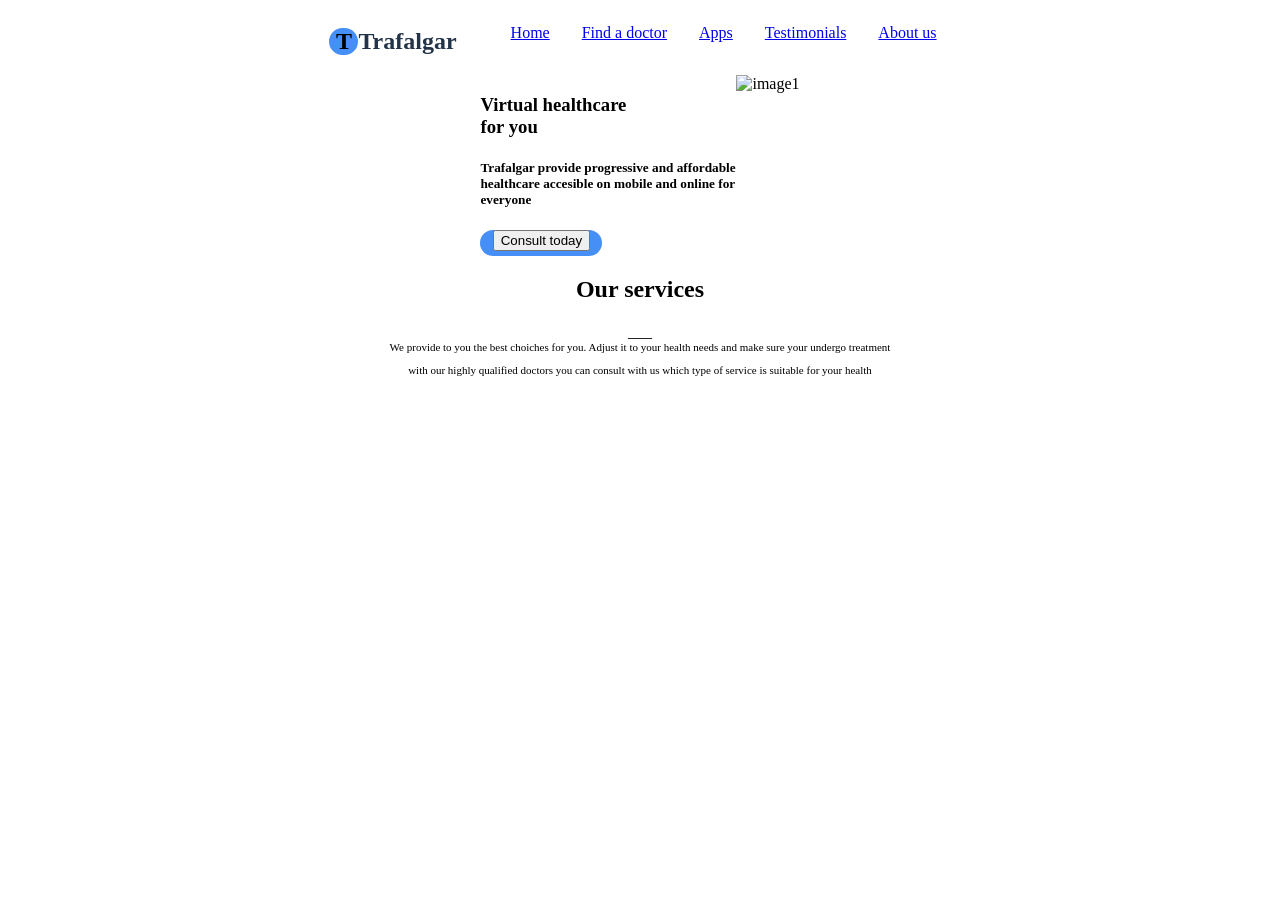
==== index.html @ 3aa6b543 "second commit" ====
<!DOCTYPE html>
<html lang="en">

<head>
    <meta charset="UTF-8">
    <meta http-equiv="X-UA-Compatible" content="IE=edge">
    <meta name="viewport" content="width=device-width, initial-scale=1.0">
    <title>Document</title>
    <link rel="stylesheet" href="csspage.css">
</head>

<body>
    <div class="main">
        <div class="part1">
            <div class="navbar">
                <h2 class="t">T</h2>
                <h2 class="trafalgar">Trafalgar</h2>
                <ul class="navul">
                    <li class="navli"><a href="#home">Home</a></li>
                    <li class="navli"><a href="#doctors">Find a doctor</a></li>
                    <li class="navli"><a href="#apps">Apps</a></li>
                    <li class="navli"><a href="#testimonials">Testimonials</a></li>
                    <li class="navli"><a href="#about">About us</a></li>
                </ul>
            </div>
            <div class="second">
                <div class="part2">
                    <div class="text1">
                        <h3 class=>Virtual healthcare <br>for you
                        </h3>
                    </div>
                    <div class="text2">
                        <h5>Trafalgar provide progressive and affordable healthcare 
                            accesible on mobile and online for
                            everyone</h5>
                    </div>
                    <div class="btn"><button type="button">Consult today</button></div>
                    <!-- <div class="btn"><a href="">Consult today</a></div> -->
                </div>

                <div><img src="images/image1.png" alt="image1" class="img1"></div>
            </div>
        </div>
        <div class="part2">
            <div class="services"><h2 class="srs"><b>Our services</b></h2></div>
            <div class="rect">___</div>
            <div class="text3">We provide to you the best choiches for you.
                 Adjust it to your health needs and make sure your undergo treatment<p>
                  with our highly qualified doctors you can consult with us which type of 
                  service is suitable for your health</p></div>

        </div>
        <div class="cards">
            

        </div>
    </div>

</body>

</html>
---- csspage.css ----
.navli{
    color: #111;
    padding: 14px;
    display: inline;
   
    
    
}
.navbar{
    display: flex;
    justify-content: center;
    
}
.t{
    background-color:#458FF6;
    border-radius: 60px;
    width: 29px;
    text-align:center ;
    
 

}
.trafalgar{
 

color: #233348;


}


.text2{
    width:256px;
   
}

.second{
    display: flex;
    justify-content: center;
}
.btn{
    background-color: #458FF6;
   text-align: center;
    width: 122px;
    height: 26px;
    
    border-radius: 22px;
}
.img1{
height: 266px;
width: 350px;
display: inline;
}
.srs{
    text-align: center;
}
.rect{
    text-align: center;
}
.text3{
    text-align: center;
    font-size: 11px;
    
}
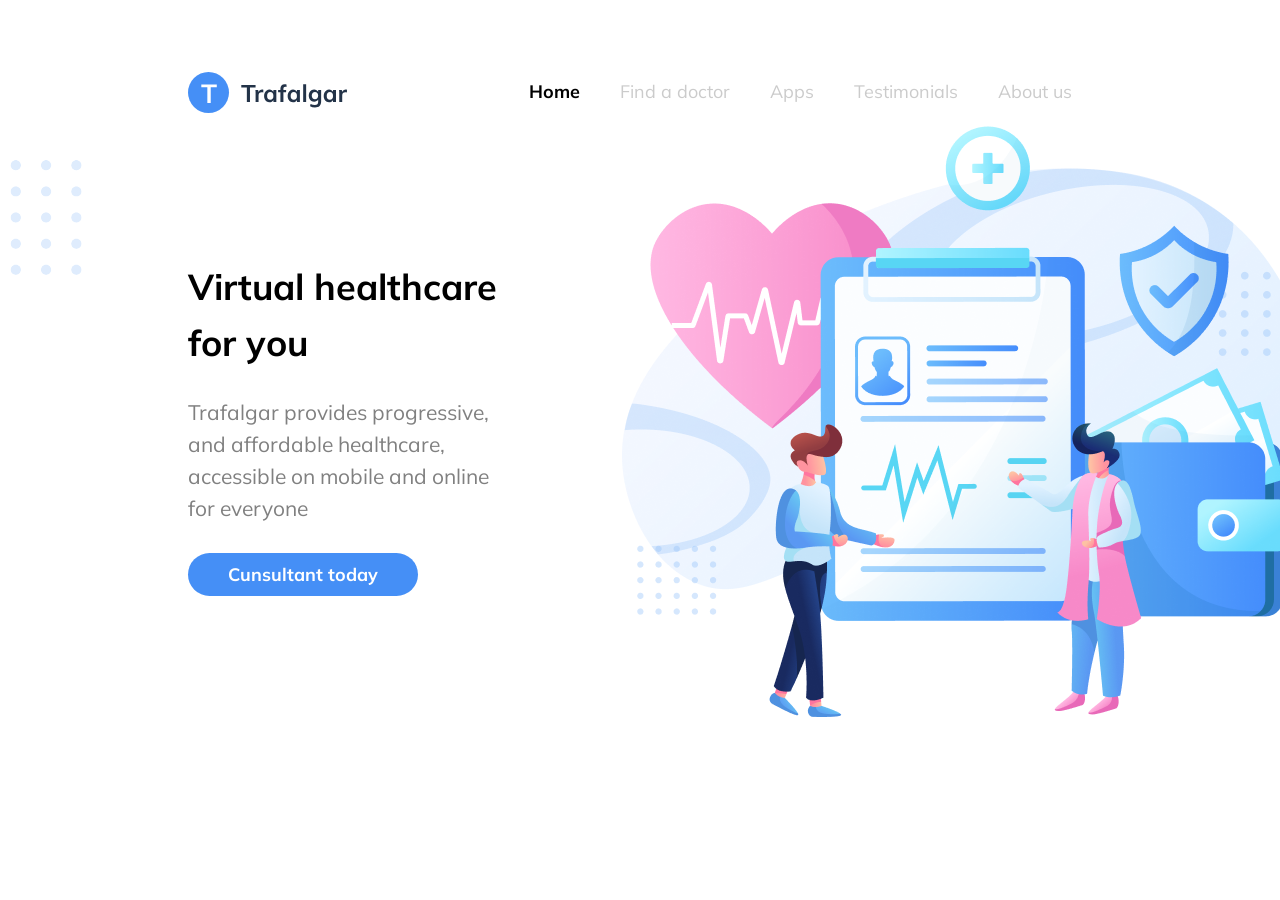
==== commit 23f50968: "third commit" ====
--- a/index.html
+++ b/index.html
@@ -6,56 +6,45 @@
     <meta http-equiv="X-UA-Compatible" content="IE=edge">
     <meta name="viewport" content="width=device-width, initial-scale=1.0">
     <title>Document</title>
-    <link rel="stylesheet" href="csspage.css">
+    <link rel="stylesheet" href="style.css">
+    <link rel="preconnect" href="https://fonts.googleapis.com">
+    <link rel="preconnect" href="https://fonts.gstatic.com" crossorigin>
+    <link href="https://fonts.googleapis.com/css2?family=Mulish:wght@300;700&display=swap" rel="stylesheet">
 </head>
 
 <body>
     <div class="main">
-        <div class="part1">
-            <div class="navbar">
-                <h2 class="t">T</h2>
-                <h2 class="trafalgar">Trafalgar</h2>
-                <ul class="navul">
-                    <li class="navli"><a href="#home">Home</a></li>
-                    <li class="navli"><a href="#doctors">Find a doctor</a></li>
-                    <li class="navli"><a href="#apps">Apps</a></li>
-                    <li class="navli"><a href="#testimonials">Testimonials</a></li>
-                    <li class="navli"><a href="#about">About us</a></li>
+        <div class="header">
+            <div class="logo">
+                <img src="images/logo.svg" alt="logo">
+            </div>
+            <nav class="nav">
+                <ul class="nav-items">
+                    <li><a href="#" class="active">Home</a></li>
+                    <li><a href="#">Find a doctor</a></li>
+                    <li><a href="#">Apps</a></li>
+                    <li><a href="#">Testimonials</a></li>
+                    <li><a href="#">About us</a></li>
                 </ul>
+            </nav>
+
+        </div>
+        <div class="element">
+            <img src="images/element.svg" alt="elements">
+        </div>
+
+        <div class="header-items">
+            <div class="header-left">
+                <h1>Virtual healthcare for you</h1>
+                <p>Trafalgar provides progressive, and affordable
+                    healthcare, accessible on mobile and online for everyone</p>
+                <a href="#" class="btn">Cunsultant today</a>
             </div>
-            <div class="second">
-                <div class="part2">
-                    <div class="text1">
-                        <h3 class=>Virtual healthcare <br>for you
-                        </h3>
-                    </div>
-                    <div class="text2">
-                        <h5>Trafalgar provide progressive and affordable healthcare 
-                            accesible on mobile and online for
-                            everyone</h5>
-                    </div>
-                    <div class="btn"><button type="button">Consult today</button></div>
-                    <!-- <div class="btn"><a href="">Consult today</a></div> -->
-                </div>
-
-                <div><img src="images/image1.png" alt="image1" class="img1"></div>
+            <div class="header-right">
+                <img src="images/illustration.svg" alt="illustration" class="illustration">
             </div>
         </div>
-        <div class="part2">
-            <div class="services"><h2 class="srs"><b>Our services</b></h2></div>
-            <div class="rect">___</div>
-            <div class="text3">We provide to you the best choiches for you.
-                 Adjust it to your health needs and make sure your undergo treatment<p>
-                  with our highly qualified doctors you can consult with us which type of 
-                  service is suitable for your health</p></div>
-
-        </div>
-        <div class="cards">
-            
-
-        </div>
     </div>
-
 </body>
 
 </html>
--- a/style.css
+++ b/style.css
@@ -0,0 +1,84 @@
+body {
+    font-family:"mulish";
+  
+}
+.main {
+    max-width: 1600px;
+    margin: 0 auto;
+    padding: 56px 180px;
+
+}
+.header {
+    display: flex;
+    justify-content: space-between;
+    align-items: center;
+}
+.logo {
+    width: 160px;
+    height: 40px;
+    left: 191px;
+    top: 56px;
+}
+.nav-items {
+    display: flex;
+
+}
+.nav-items li a {
+    font-size: 18px;
+    line-height: 23px;
+    color: darkgrey;
+    opacity: 0.6;
+    margin: 0 20px;
+    
+
+}
+.nav-items li a.active {
+    opacity: 1;
+    font-weight:bold;
+    color: black;
+    
+}
+ul{
+    list-style: none;
+}
+a{
+    text-decoration: none;
+}
+.element {
+    position: absolute;
+    left: 0;
+    top: 160px;
+}
+.header-items {
+    display: flex;
+    justify-content:space-between;
+    align-items: center; 
+}
+.header-items .header-left{
+    margin-right:124px;
+    
+}
+.header-items .header-left h1 {
+    font-size: 36px;
+    line-height: 56px;
+    font-weight: bold;
+    margin-bottom: 25px;
+}
+.header-items .header-left p {
+    font-size: 21px;
+    line-height: 32px;
+    font-weight:300px;
+    width: 310px;
+    color: gray;
+
+
+}
+.btn{
+    font-weight: 700;
+    font-size: 18px;
+    line-height: 60px;
+    background-color: #458FF6;
+    color: white;
+    padding:10px 40px;
+    border-radius: 55px;
+}
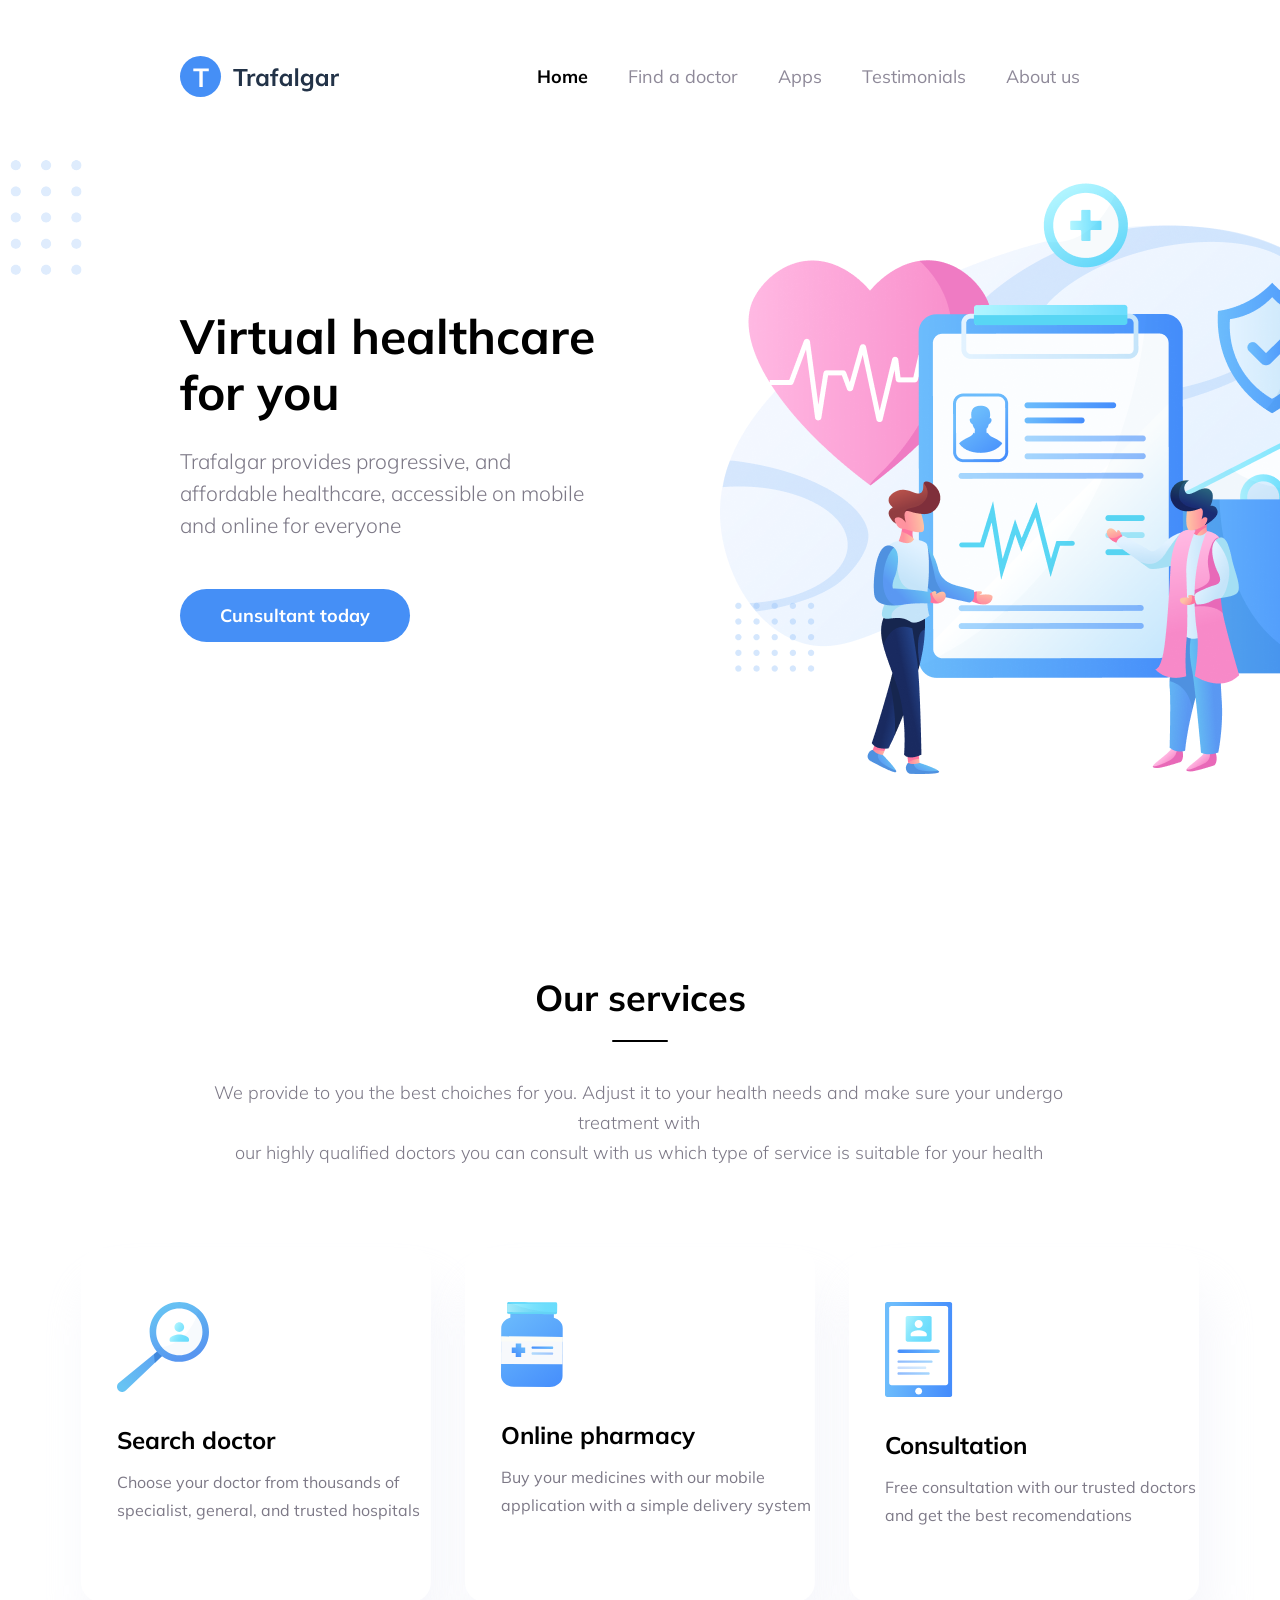
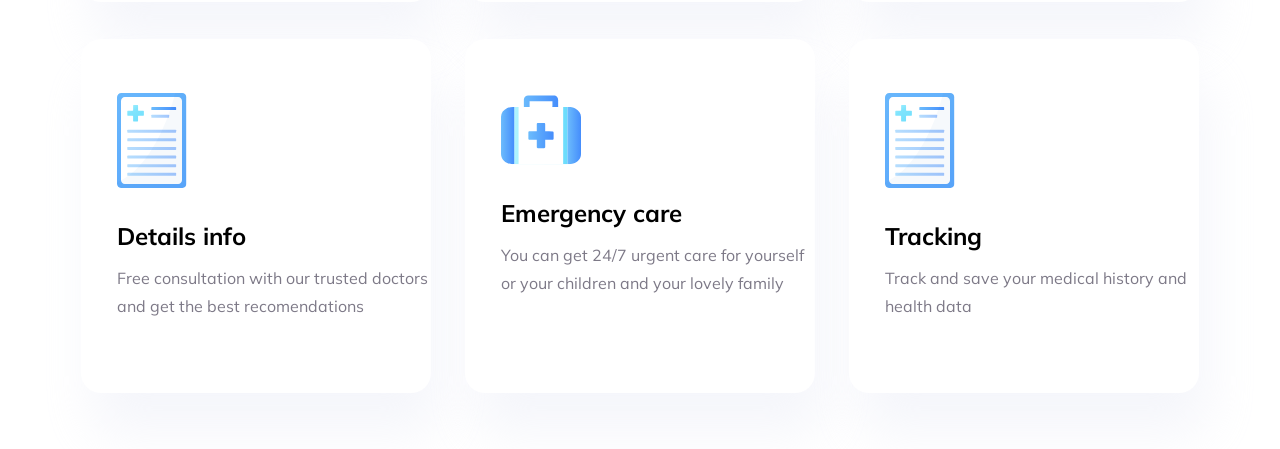
==== commit c632694e: "fourth commit"" ====
--- a/index.html
+++ b/index.html
@@ -20,11 +20,21 @@
             </div>
             <nav class="nav">
                 <ul class="nav-items">
-                    <li><a href="#" class="active">Home</a></li>
-                    <li><a href="#">Find a doctor</a></li>
-                    <li><a href="#">Apps</a></li>
-                    <li><a href="#">Testimonials</a></li>
-                    <li><a href="#">About us</a></li>
+                    <li>
+                        <a href="#" class="active">Home</a>
+                    </li>
+                    <li>
+                        <a href="#">Find a doctor</a>
+                    </li>
+                    <li>
+                        <a href="#">Apps</a>
+                    </li>
+                    <li>
+                        <a href="#">Testimonials</a>
+                    </li>
+                    <li>
+                        <a href="#">About us</a>
+                    </li>
                 </ul>
             </nav>
 
@@ -44,6 +54,63 @@
                 <img src="images/illustration.svg" alt="illustration" class="illustration">
             </div>
         </div>
+        <div class="service">
+            <h1 class="service-title">Our services</h1>
+            <div class="service-line"><img src="images/Rectangle.svg" alt="line"></div>
+            <div class="service-description">
+                <p>We provide to you the best choiches for you.
+                    Adjust it to your health needs and make sure your undergo treatment with<br>
+                    our highly qualified doctors you can consult with us which type of service
+                    is suitable for your health</p>
+            </div>
+            <div class="services-servicebox">
+                <!-- <div class="service-cloud">
+                    <img src="images/cloud.svg" alt="">
+                </div> -->
+                <div class="services">
+                    <img src="images/search.svg" alt="">
+                    <h2 class="services-title">Search doctor</h2>
+                    <div class="services-description">
+                        Choose your doctor from thousands of specialist, general, and trusted hospitals
+                    </div>
+                </div>
+                <div class="services">
+                    <img src="images/pharmacy.svg" alt="">
+                    <h2 class="services-title">Online pharmacy</h2>
+                    <div class="services-description">
+                        Buy your medicines with our mobile application with a simple delivery system
+                    </div>
+                </div>
+                <div class="services">
+                    <img src="images/consultation.svg" alt="">
+                    <h2 class="services-title">Consultation</h2>
+                    <div class="services-description">
+                        Free consultation with our trusted doctors and get the best recomendations
+                    </div>
+                </div>
+                <div class="services">
+                    <img src="images/info.svg" alt="">
+                    <h2 class="services-title">Details info</h2>
+                    <div class="services-description">
+                        Free consultation with our trusted doctors and get the best recomendations
+                    </div>
+                </div>
+                <div class="services">
+                    <img src="images/emergency.svg" alt="">
+                    <h2 class="services-title">Emergency care</h2>
+                    <div class="services-description">
+                        You can get 24/7 urgent care for yourself or your children and your lovely family
+                    </div>
+                </div>
+                <div class="services">
+                    <img src="images/tracking.svg" alt="">
+                    <h2 class="services-title">Tracking</h2>
+                    <div class="services-description">
+                        Track and save your medical history and health data
+                    </div>
+                </div>
+            </div>
+        </div>
     </div>
 </body>
 
--- a/style.css
+++ b/style.css
@@ -1,84 +1,143 @@
-body {
-    font-family:"mulish";
-  
+
+*{
+    margin: 0;
+    padding: 0;
+    box-sizing: border-box;
 }
-.main {
+a{
+    text-decoration: none;
+}
+ul{
+    list-style-type: none;
+}
+body{
+    font-family: "Mulish", sans-serif;
+    height: 100vh;
+}
+.main{
     max-width: 1600px;
     margin: 0 auto;
     padding: 56px 180px;
-
 }
-.header {
+.header{
     display: flex;
     justify-content: space-between;
     align-items: center;
 }
-.logo {
+.logo{
     width: 160px;
     height: 40px;
-    left: 191px;
-    top: 56px;
 }
-.nav-items {
+.nav-items{
     display: flex;
-
 }
-.nav-items li a {
+.nav-items li a{
     font-size: 18px;
     line-height: 23px;
-    color: darkgrey;
-    opacity: 0.6;
+    color: #1f1534;
+    opacity: 0.5;
     margin: 0 20px;
-    
+}
+.nav-items li a.active{
+    font-weight: bold;
+    opacity: 1;
+    color: black;
+}
+.element{
+    position: absolute;
+    top: 160px;
+    left: 0;
+    width: 132px;
+    height: 115px;
+}
 
-}
-.nav-items li a.active {
-    opacity: 1;
-    font-weight:bold;
-    color: black;
-    
-}
-ul{
-    list-style: none;
-}
-a{
-    text-decoration: none;
-}
-.element {
-    position: absolute;
-    left: 0;
-    top: 160px;
-}
-.header-items {
+
+.header-items{
     display: flex;
-    justify-content:space-between;
-    align-items: center; 
+    margin-top: 80px;
+    justify-content: space-between;
+    align-items: center;
 }
 .header-items .header-left{
-    margin-right:124px;
-    
+    margin-right: 110px;
 }
-.header-items .header-left h1 {
+.header-items .header-left h1{
+    font-weight: bold;
+    font-size: 48px;
+    line-height: 56px;
+    margin-bottom: 25px;
+    width: 430px;
+    color: #000000;
+}
+.header-items .header-left p{
+    font-weight: 300;
+    font-size: 21px;
+    line-height: 32px;
+    color: #7d7987;
+    margin-bottom: 45px;
+    width: 420px;
+}
+.btn{
+    font-weight: bold;
+    font-size: 18px;
+    line-height: 60px;
+    padding: 15px 40px;
+    color: #ffffff;
+    background: #458ff6;
+    border-radius: 55px;
+}
+
+.service{
+    grid-area: ourServices;
+    padding-top: 192px;
+    display: flex;
+    flex-direction: column;
+    justify-content: center;
+}
+.service-title{
+    font-style: normal;
     font-size: 36px;
     line-height: 56px;
-    font-weight: bold;
-    margin-bottom: 25px;
+    text-align: center;
+    margin: 0;
 }
-.header-items .header-left p {
-    font-size: 21px;
-    line-height: 32px;
-    font-weight:300px;
-    width: 310px;
-    color: gray;
+.service-line{
+    align-self: center;
+}
+.service-description{
+    margin-top: 32px;
+    font-weight: 300;
+    color: #7d7987;
+    margin-left: -3px;
+    text-align: center;
+    font-size: 18px;
+    line-height: 30px;
+}
+.services-servicebox{
+    /* background: url("../images/cloud.svg") no-repeat top -185px left -6.18%,
+    url("../images/element.svg") no-repeat right 30px top 367px; */
+    justify-content: center;
+    padding-top: 80px;
+    display: grid;
+    grid-template-columns: 350px 350px 350px;
+    grid-gap: 37px 34px;
+}
 
-
+.services{
+    box-sizing: border-box;
+    width: 350px;
+    height: 354px;
+    background-color: #ffffff;
+    box-shadow: 10px 40px 50px rgba(229, 233, 246, 0.4);
+    border-radius: 20px;
+    padding: 54px 0 0 36px;
 }
-.btn{
-    font-weight: 700;
-    font-size: 18px;
-    line-height: 60px;
-    background-color: #458FF6;
-    color: white;
-    padding:10px 40px;
-    border-radius: 55px;
+.services-title{
+    font-size: 24px;
+    margin: 29px 0 13px 0;
 }
+.services-description{
+    font-size: 16px;
+    line-height: 28px;
+    color: #7D7987;
+}
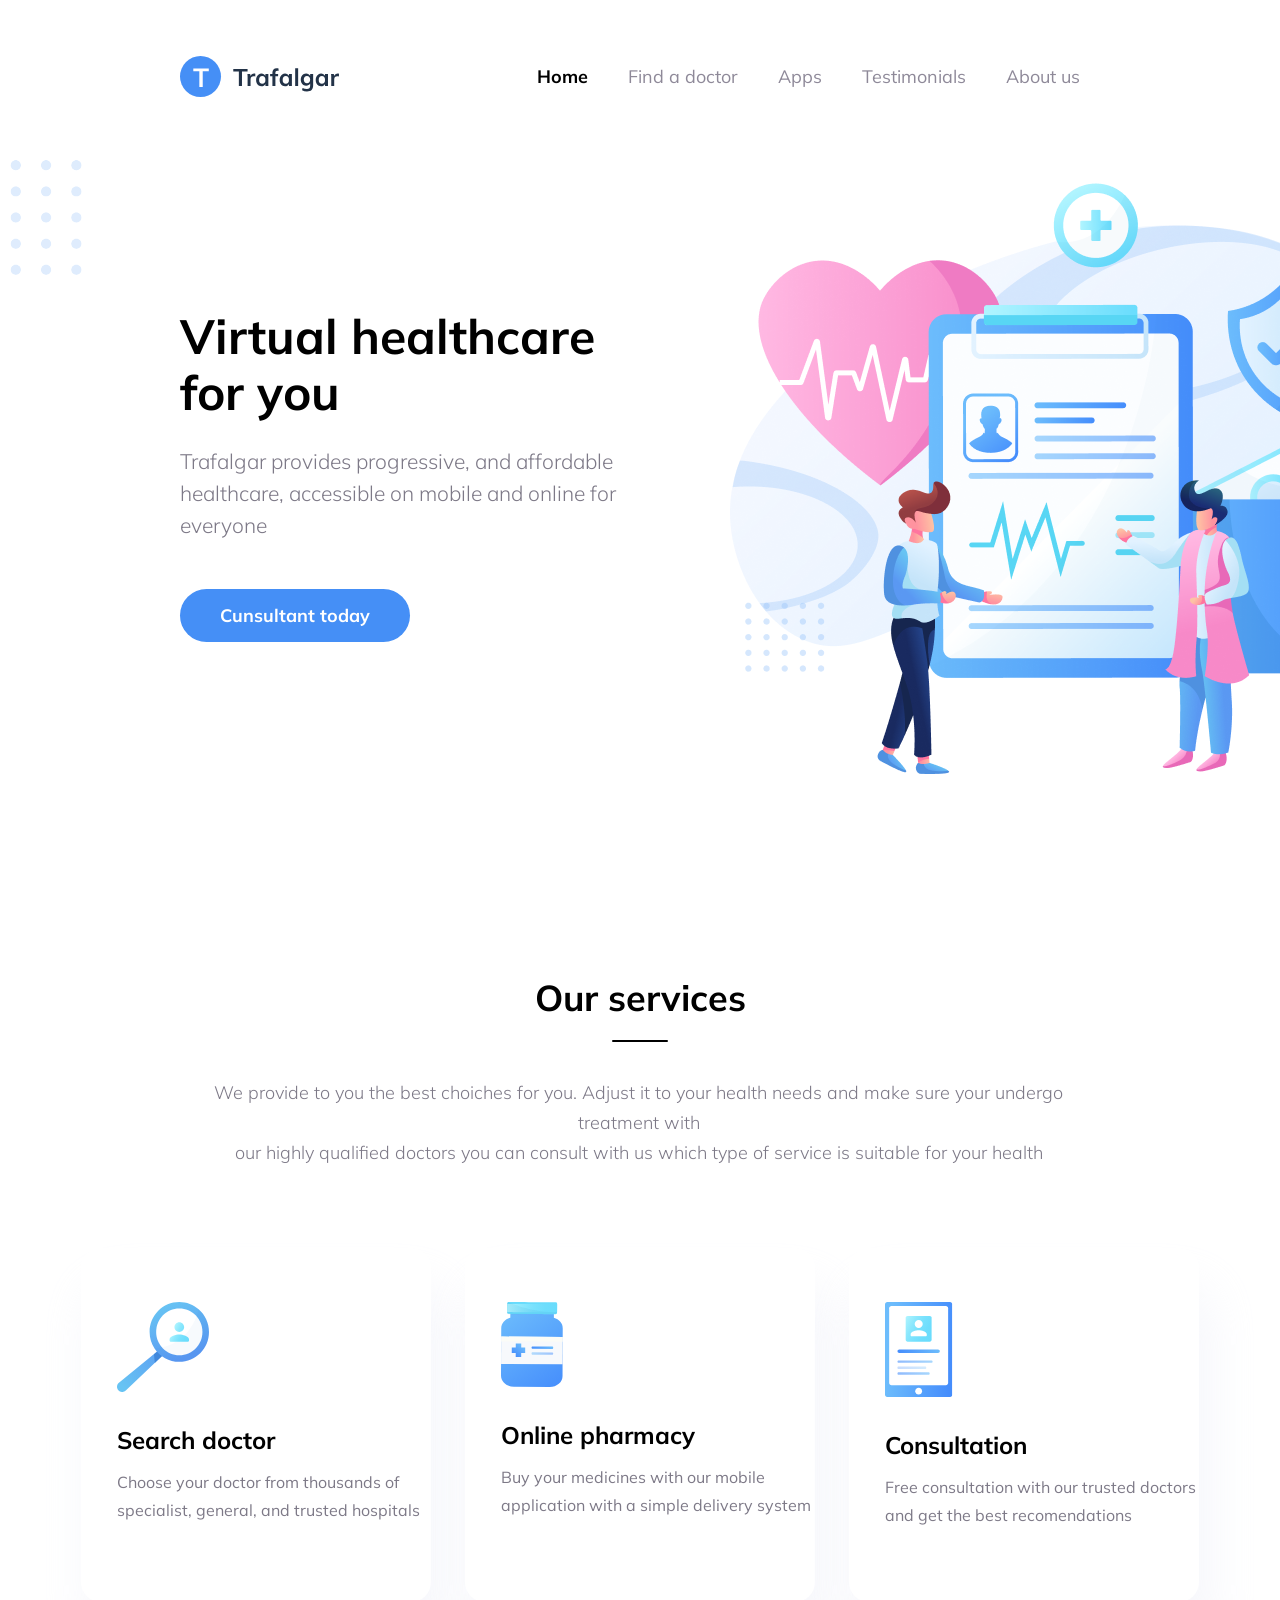
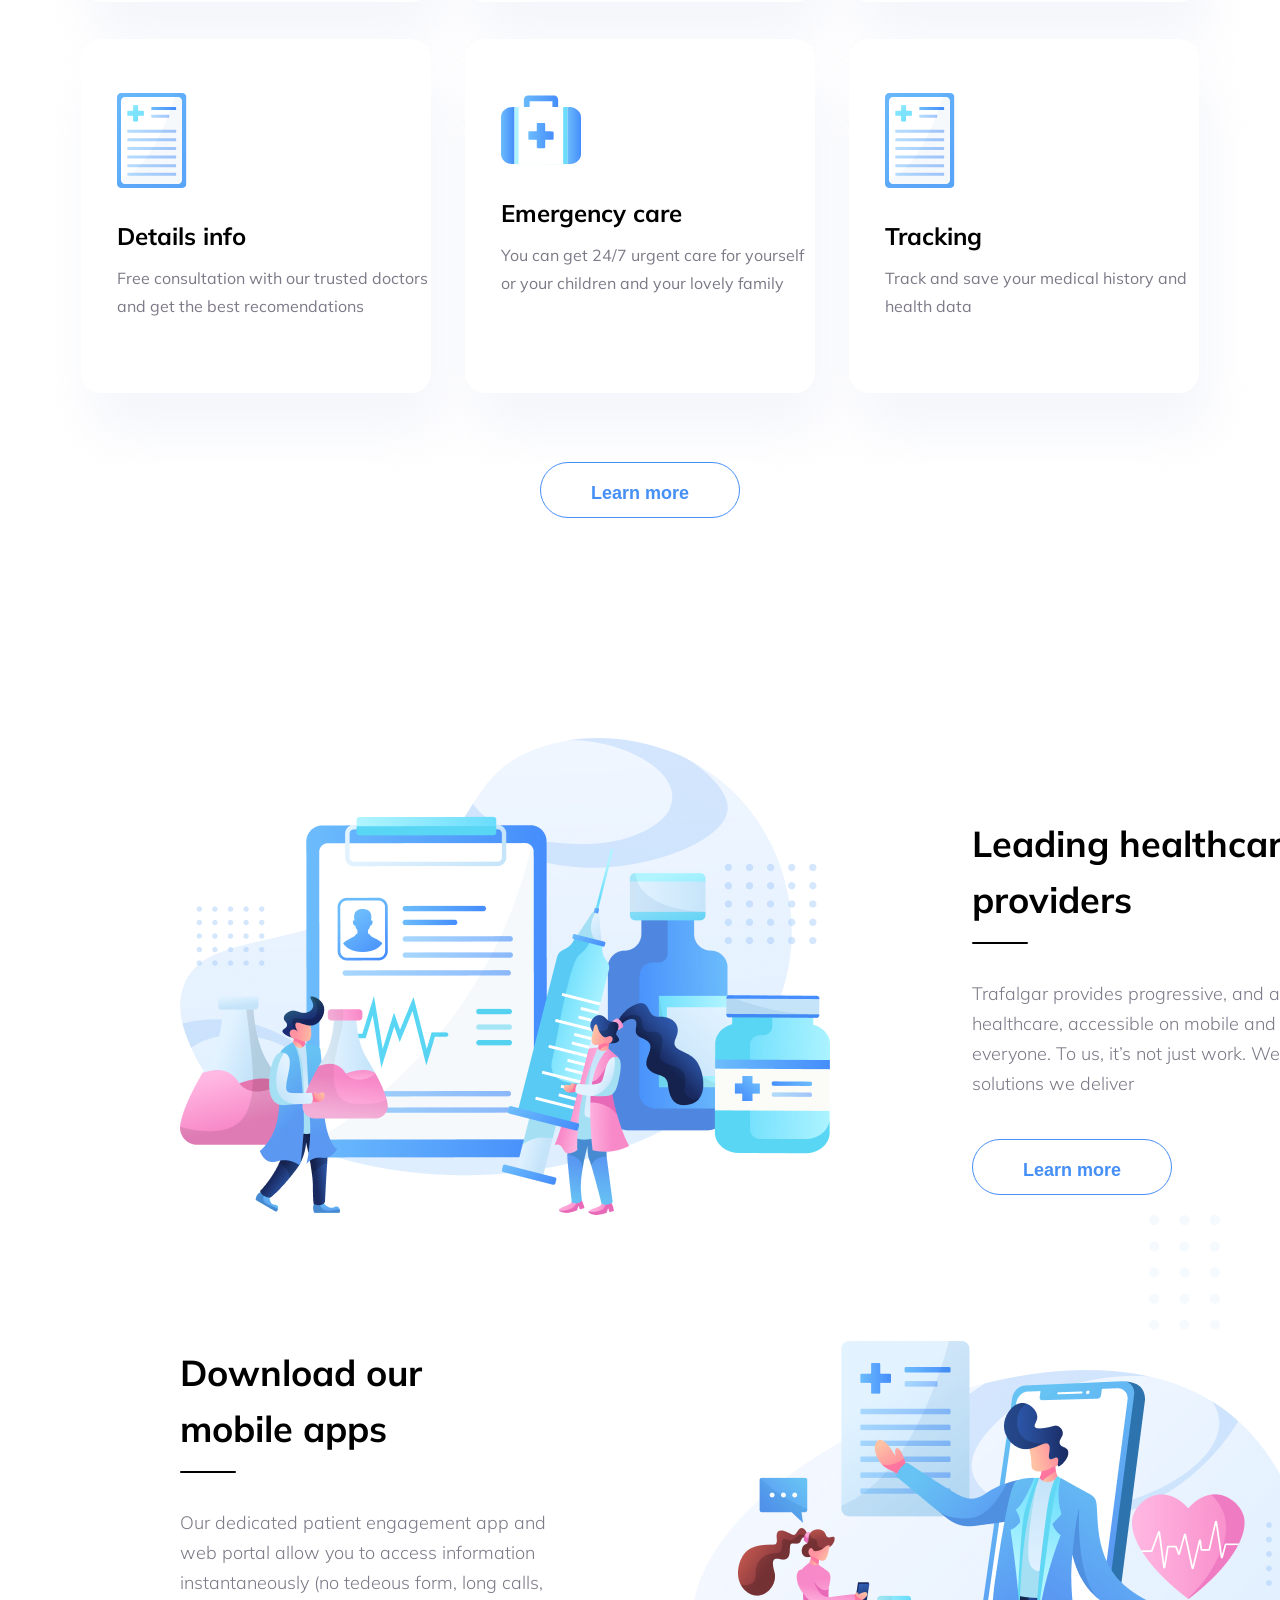
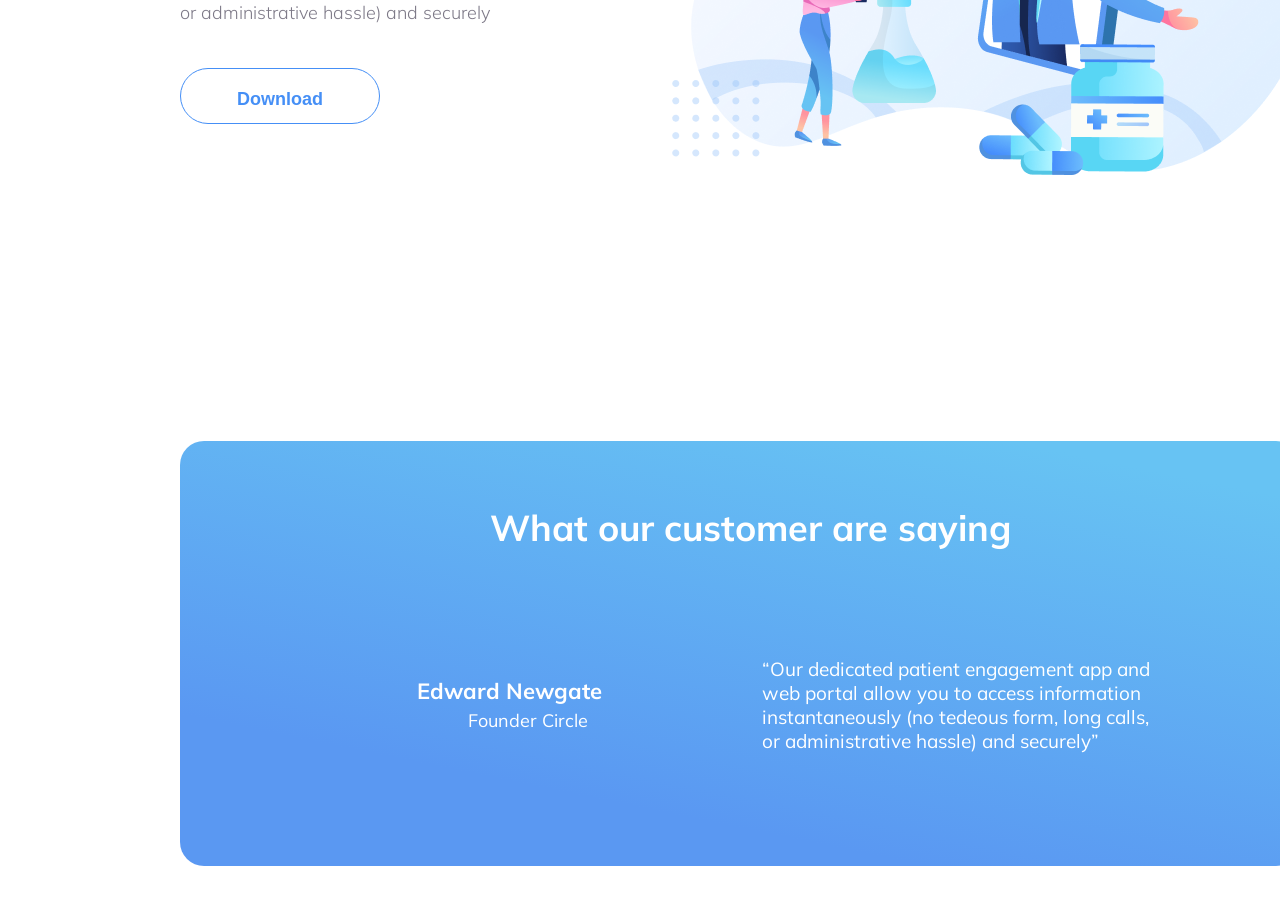
==== commit a06ddbc4: "initial commit" ====
--- a/index.html
+++ b/index.html
@@ -54,7 +54,7 @@
                 <img src="images/illustration.svg" alt="illustration" class="illustration">
             </div>
         </div>
-        <div class="service">
+        <section class="service">
             <h1 class="service-title">Our services</h1>
             <div class="service-line"><img src="images/Rectangle.svg" alt="line"></div>
             <div class="service-description">
@@ -66,7 +66,7 @@
             <div class="services-servicebox">
                 <!-- <div class="service-cloud">
                     <img src="images/cloud.svg" alt="">
-                </div> -->
+                </div>  -->
                 <div class="services">
                     <img src="images/search.svg" alt="">
                     <h2 class="services-title">Search doctor</h2>
@@ -109,8 +109,65 @@
                         Track and save your medical history and health data
                     </div>
                 </div>
+                          
             </div>
+            <button class="service-btn">Learn more</button>
+        </section>
+        <section class="providers">
+            
+                <img class="providers-left" src="images/trafalgar-illustration sec02 1.svg" alt=""></img>
+                <div class="providers-right">
+                    <h1 class="providers-title">
+                        Leading healthcare providers
+                    </h1>
+                    <dv class="providers-line"><img src="images/Rectangle 11.svg" alt=""></dv>
+                    <div class="providers-description">
+                        Trafalgar provides progressive, and affordable healthcare, accessible on mobile and online for everyone. To us, it’s not just work. We take pride 
+                        in the solutions we deliver
+                    </div>
+                    <button class="providers-btn">Learn more</button>
+                </div>   
+        </section>
+        <div class="elements3">
+            <img src="images/element3.svg" alt="elements">
         </div>
+        <section class="apps">
+            <div class="apps-left">
+                <h2 class="apps-heading">
+                    Download our <br>
+                    mobile apps
+                </h2>
+                <div class="apps-line"><img src="images/Rectangle 12.svg" alt="line"></div>
+                <p class="apps-details">
+                    Our dedicated patient engagement app and <br>
+                    web portal allow you to
+                     access information <br> instantaneously
+                     (no tedeous form, long calls, <br> or administrative hassle) 
+                     and securely
+                </p>
+                <button class="apps-btn">Download</button>
+            </div>
+            <div class="apps-right">
+                <img src="images/apps.svg" alt="apps" class="apps-image">
+            </div>
+
+        </section>
+        <section class="customers">
+            <div class="customer-bg-img">
+                <img src="images/Rectangle 13.svg" alt="rectangle">
+
+                <h2 class="customer-head">What our customer are saying</h2>
+                <h3 class="customer-name">Edward Newgate</h3>
+                <div class="customer-details">Founder Circle</div>
+                <p class="customer-msg">
+                    “Our dedicated patient engagement app and <br> web portal 
+                    allow you to access information <br> instantaneously 
+                    (no tedeous form, long calls,<br> or administrative hassle)
+                     and securely”
+                </p>
+            </div>
+        </section>
+
     </div>
 </body>
 
--- a/style.css
+++ b/style.css
@@ -57,6 +57,8 @@
     margin-top: 80px;
     justify-content: space-between;
     align-items: center;
+    
+
 }
 .header-items .header-left{
     margin-right: 110px;
@@ -75,7 +77,7 @@
     line-height: 32px;
     color: #7d7987;
     margin-bottom: 45px;
-    width: 420px;
+    width: 440px;
 }
 .btn{
     font-weight: bold;
@@ -113,9 +115,10 @@
     font-size: 18px;
     line-height: 30px;
 }
+
 .services-servicebox{
     /* background: url("../images/cloud.svg") no-repeat top -185px left -6.18%,
-    url("../images/element.svg") no-repeat right 30px top 367px; */
+    url("../images/element2.svg") no-repeat right 30px top 367px; */
     justify-content: center;
     padding-top: 80px;
     display: grid;
@@ -140,4 +143,161 @@
     font-size: 16px;
     line-height: 28px;
     color: #7D7987;
-}+}
+.service-btn{
+    font-style: normal;
+    font-weight: bold;
+    font-size: 18px;
+    color: #458FF6;
+    background: #ffffff;
+    line-height: 60px;
+    width: 200px;
+    height: 56px;
+    margin-top: 69px;
+    align-self: center;
+    border: 1.4px solid #458FF6;
+    box-sizing: border-box;
+    border-radius: 55px;
+}
+.providers{
+
+    display: flex;
+    max-width: 1273px;
+    max-height: 477px;
+    left: 135px;
+    margin-top: 220px;
+}
+.providers-left{
+    height: 477px;
+    width: 650px;
+}
+.providers-right{
+    display: flex;
+    flex-direction: column;
+    margin-left: 142px;
+}
+.providers-title{
+    width: 481px;
+    height: 112px;
+    font-size: 36px;
+    font-weight: bold;
+    color: #000000;
+    line-height: 56px;
+    margin-top: 78px;
+}
+.providers-line{
+    align-self: auto;
+}
+.providers-description{
+    color: #7D7987;
+    font-weight: 300;
+    font-size: 18px;
+    margin-top: 31px;
+    max-width: 450px;
+    max-height: 120px;
+    line-height: 30px;
+}
+.providers-btn{
+    width: 200px;
+    height: 56px;
+    margin-top: 40px;
+    border: 1.4px solid #458FF6;
+    box-sizing: border-box;
+    border-radius: 55px;
+    background: #ffffff;
+    color: #458ff6;
+    font-size: 18px;
+    line-height: 60px;
+    font-weight: bold;
+}
+.elements3{
+    position: absolute;
+    right: 0;
+    width: 131px;
+    height:115px;
+    opacity:30%;
+
+}
+.apps{
+    display: flex;
+    align-items: center;
+    justify-content: space-between;
+}
+.apps-heading{
+    width: 481px;
+    height: 112px;
+    font-size: 36px;
+    font-weight: bold;
+    color: #000000;
+    line-height: 56px;
+    margin-top: 78px;
+}
+.apps-line{
+    align-self: auto;
+}
+
+.apps-details{
+    color: #7D7987;
+    font-weight: 300;
+    font-size: 18px;
+    margin-top: 31px;
+    max-width: 420px;
+    max-height: 120px;
+    line-height: 30px;
+
+}
+.apps-btn{
+    width: 200px;
+    height: 56px;
+    margin-top: 40px;
+    border: 1.4px solid #458FF6;
+    box-sizing: border-box;
+    border-radius: 55px;
+    background: #ffffff;
+    color: #458ff6;
+    font-size: 18px;
+    line-height: 60px;
+    font-weight: bold;
+}
+.apps-right{
+    height: 434px;
+    width: 660px;
+    margin-top: 126px;
+}
+.customer-bg-img{
+    margin-top: 266px;
+    width: 1120px;
+    height: 425px;
+    border-radius: 24px;
+    position: relative;
+   
+    color: white;
+
+}
+.customer-head{
+    position: absolute;
+    top: 64px;
+    left: 310px;
+    font-size: 36px;
+    font-weight: 700px;
+}
+.customer-msg{
+    position: absolute;
+    top: 216px;
+    left: 582px;
+    font-size: 19px;
+}
+.customer-name{
+    position: absolute;
+    top: 236px;
+    left: 237px;
+    font-size: 22px;
+}
+.customer-details{
+    position: absolute;
+    top: 268px;
+    left: 288px;
+    font-size: 18px;
+
+}
+
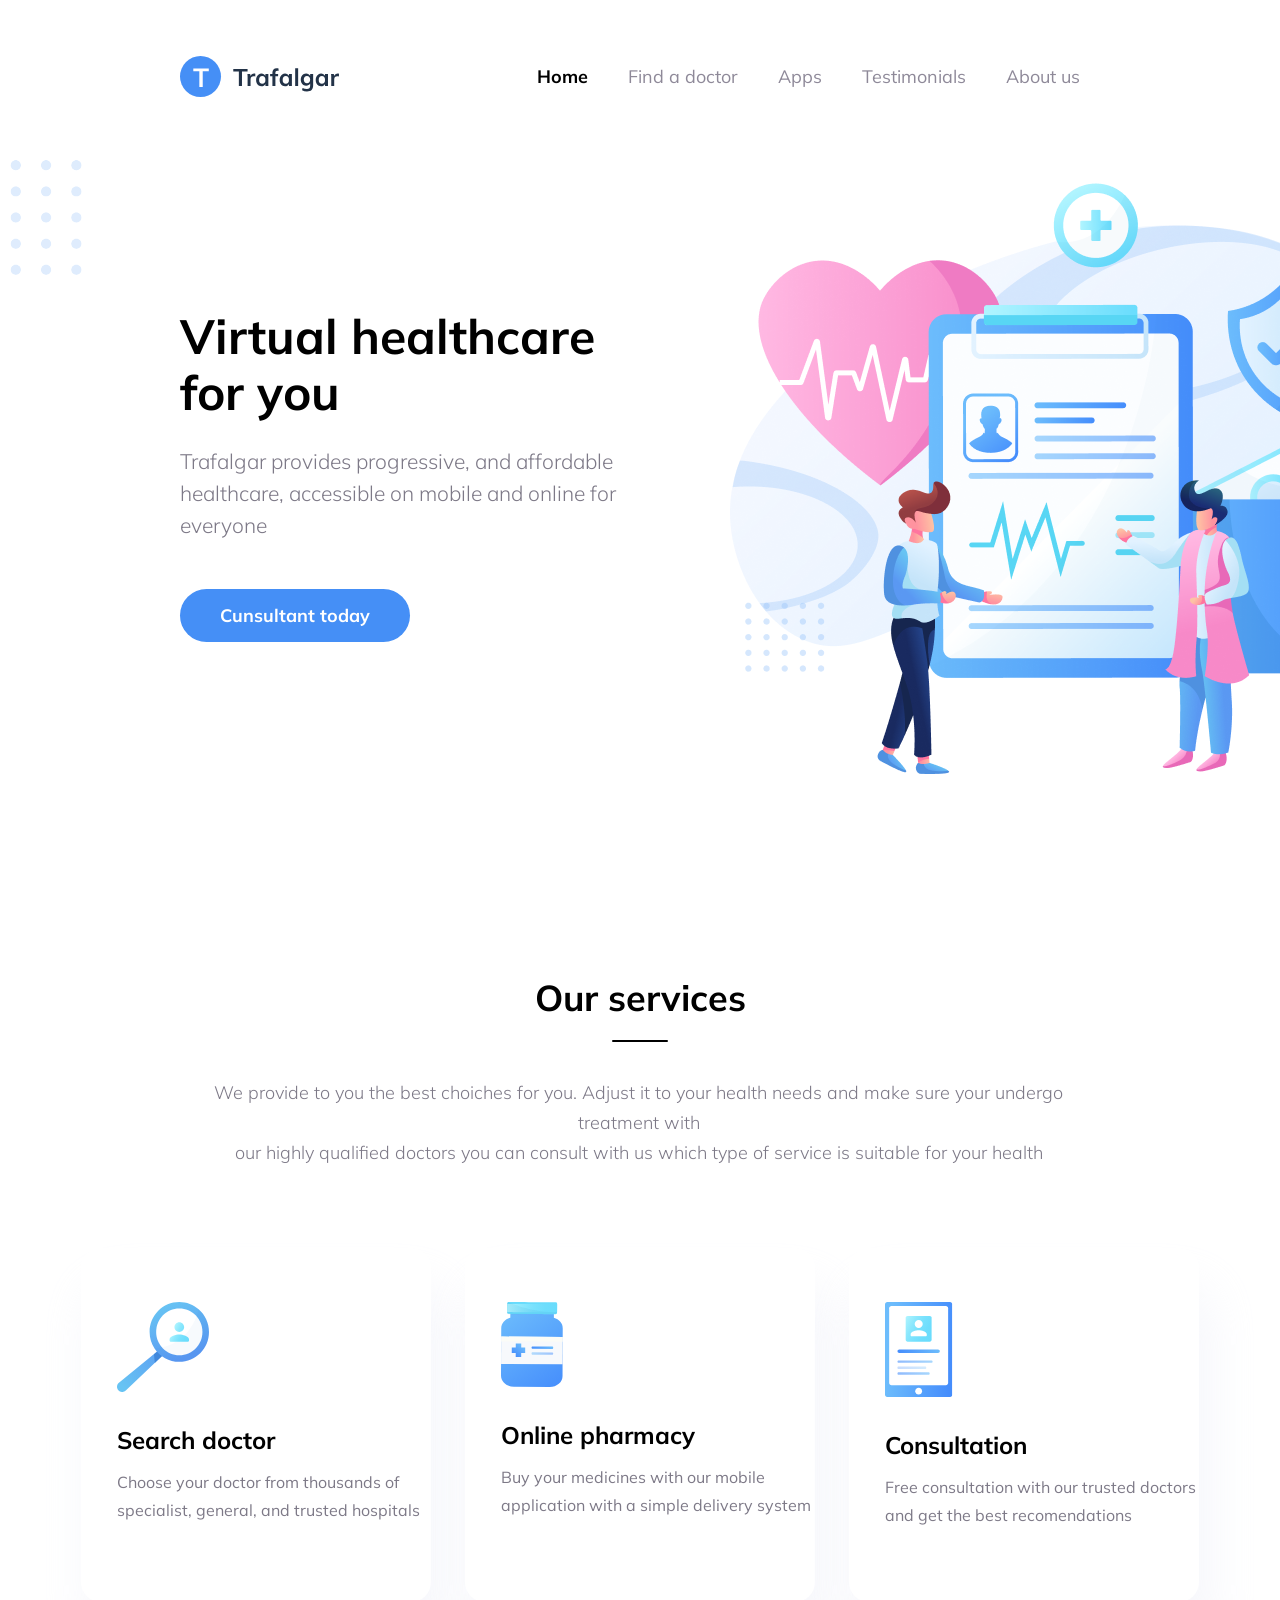
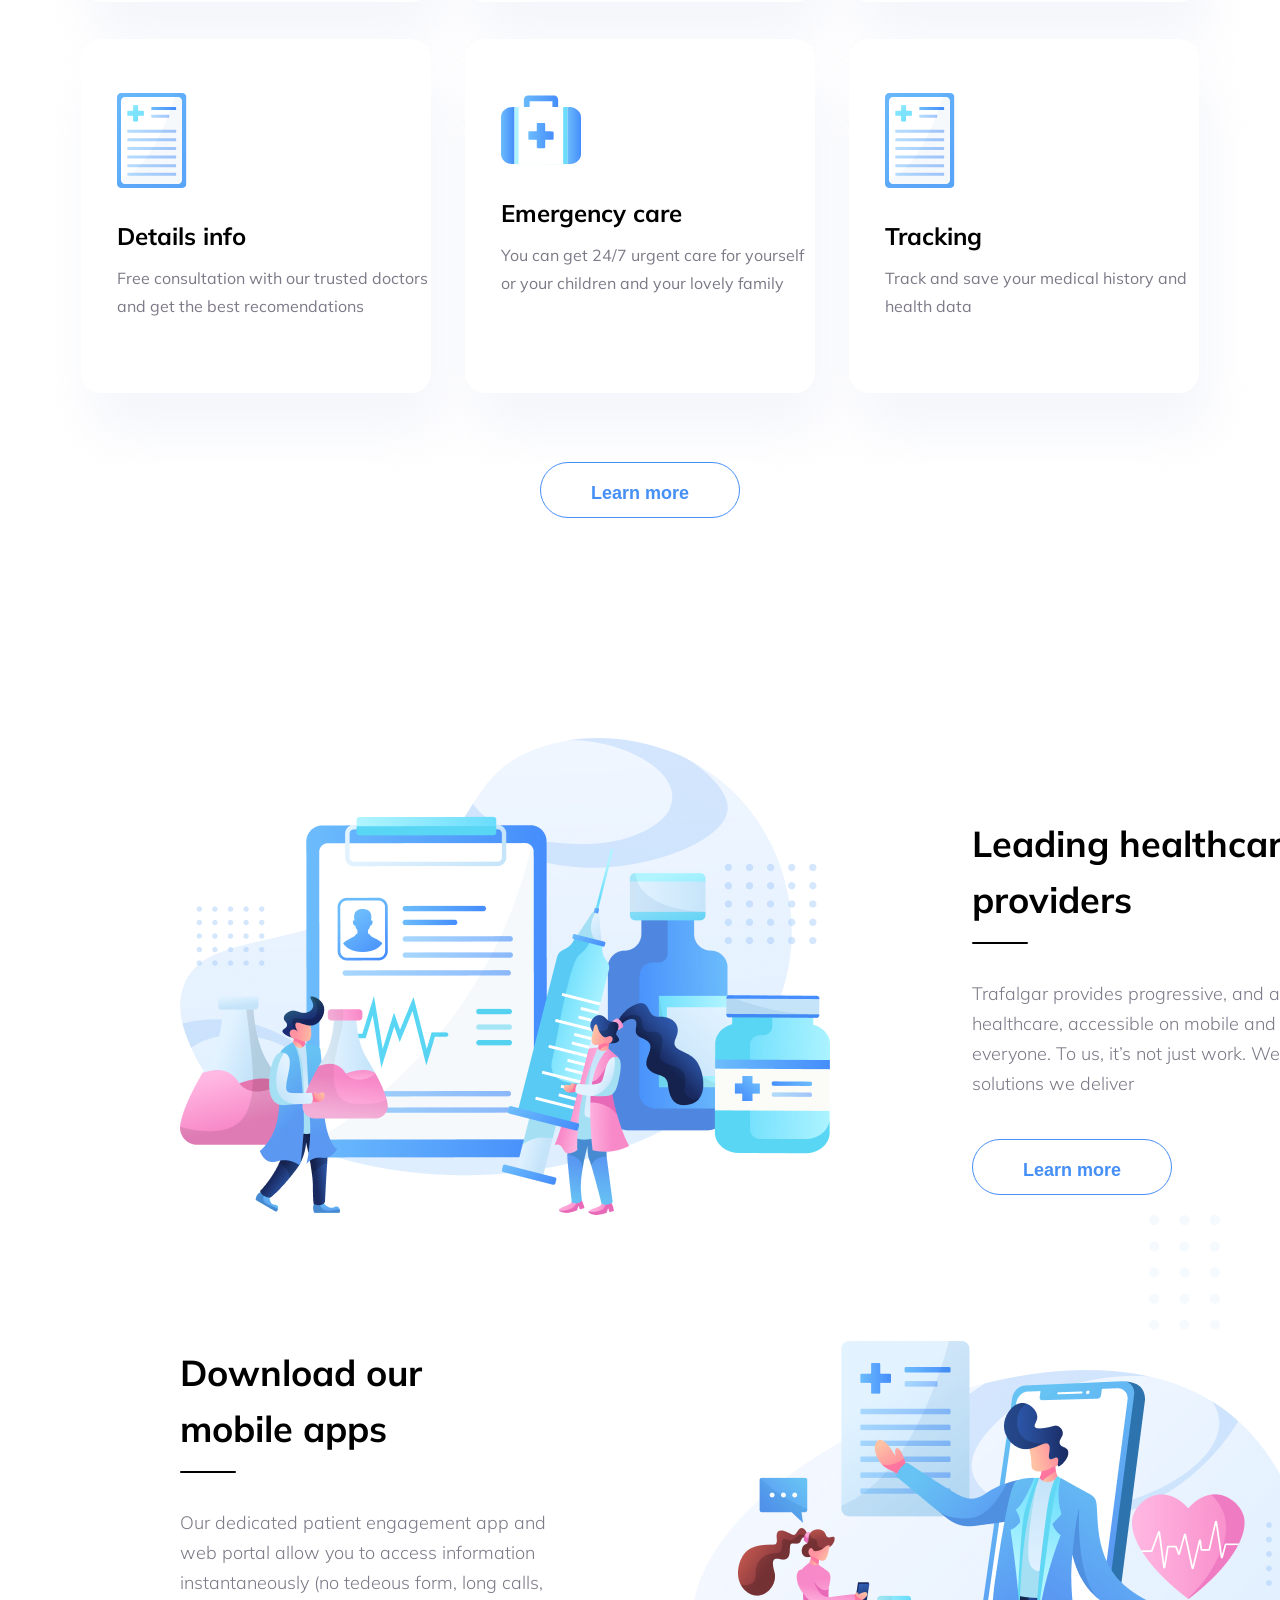
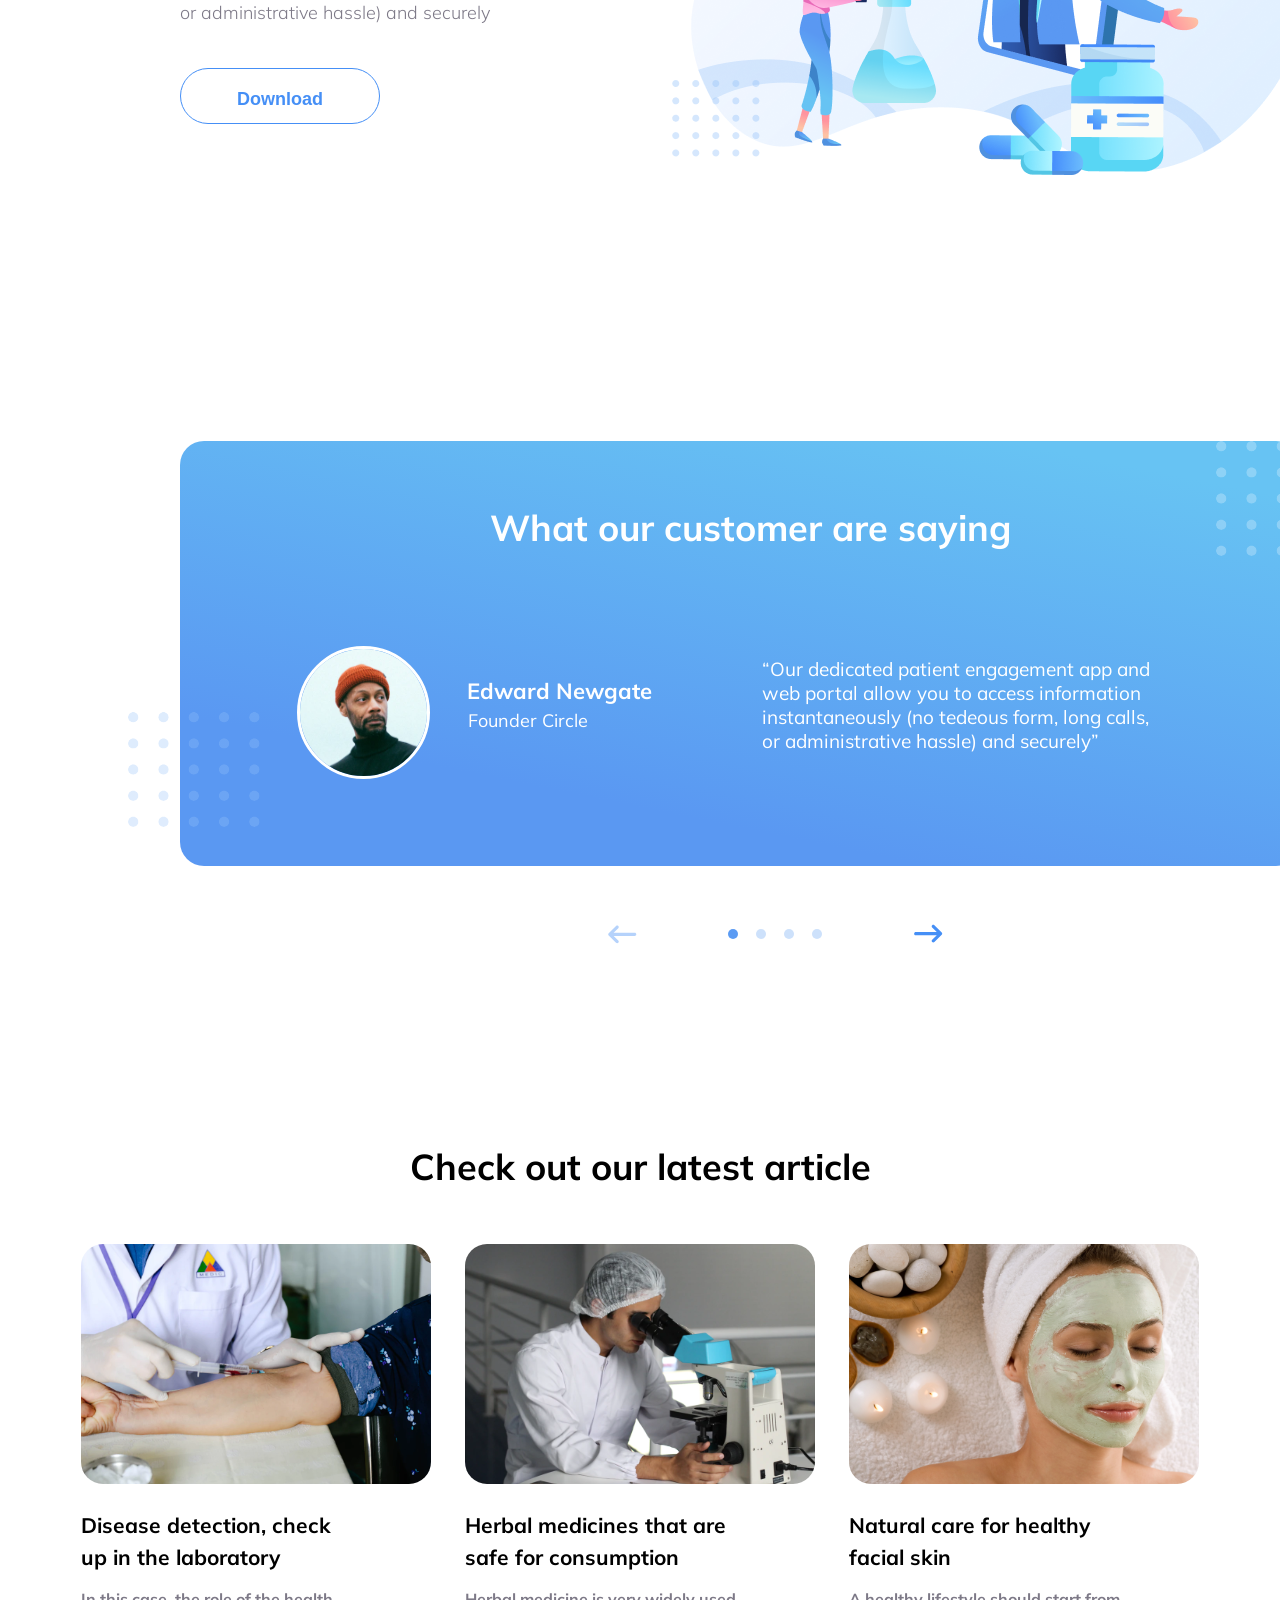
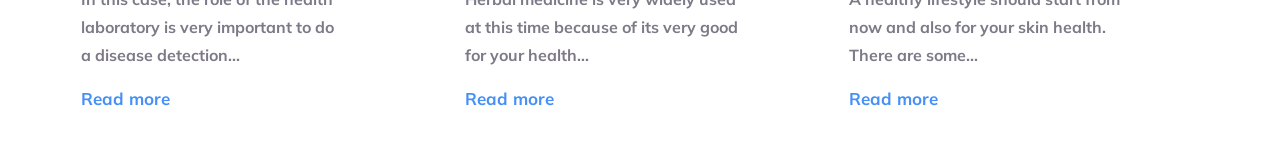
==== commit ab086369: "initial commit" ====
--- a/index.html
+++ b/index.html
@@ -1,6 +1,5 @@
 <!DOCTYPE html>
 <html lang="en">
-
 <head>
     <meta charset="UTF-8">
     <meta http-equiv="X-UA-Compatible" content="IE=edge">
@@ -11,7 +10,6 @@
     <link rel="preconnect" href="https://fonts.gstatic.com" crossorigin>
     <link href="https://fonts.googleapis.com/css2?family=Mulish:wght@300;700&display=swap" rel="stylesheet">
 </head>
-
 <body>
     <div class="main">
         <div class="header">
@@ -37,12 +35,10 @@
                     </li>
                 </ul>
             </nav>
-
         </div>
         <div class="element">
             <img src="images/element.svg" alt="elements">
         </div>
-
         <div class="header-items">
             <div class="header-left">
                 <h1>Virtual healthcare for you</h1>
@@ -109,24 +105,23 @@
                         Track and save your medical history and health data
                     </div>
                 </div>
-                          
             </div>
             <button class="service-btn">Learn more</button>
         </section>
         <section class="providers">
-            
-                <img class="providers-left" src="images/trafalgar-illustration sec02 1.svg" alt=""></img>
-                <div class="providers-right">
-                    <h1 class="providers-title">
-                        Leading healthcare providers
-                    </h1>
-                    <dv class="providers-line"><img src="images/Rectangle 11.svg" alt=""></dv>
-                    <div class="providers-description">
-                        Trafalgar provides progressive, and affordable healthcare, accessible on mobile and online for everyone. To us, it’s not just work. We take pride 
-                        in the solutions we deliver
-                    </div>
-                    <button class="providers-btn">Learn more</button>
-                </div>   
+            <img class="providers-left" src="images/trafalgar-illustration sec02 1.svg" alt=""></img>
+            <div class="providers-right">
+                <h1 class="providers-title">
+                    Leading healthcare providers
+                </h1>
+                <dv class="providers-line"><img src="images/Rectangle 11.svg" alt=""></dv>
+                <div class="providers-description">
+                    Trafalgar provides progressive, and affordable healthcare, accessible on mobile and online for
+                    everyone. To us, it’s not just work. We take pride
+                    in the solutions we deliver
+                </div>
+                <button class="providers-btn">Learn more</button>
+            </div>
         </section>
         <div class="elements3">
             <img src="images/element3.svg" alt="elements">
@@ -141,34 +136,74 @@
                 <p class="apps-details">
                     Our dedicated patient engagement app and <br>
                     web portal allow you to
-                     access information <br> instantaneously
-                     (no tedeous form, long calls, <br> or administrative hassle) 
-                     and securely
+                    access information <br> instantaneously
+                    (no tedeous form, long calls, <br> or administrative hassle)
+                    and securely
                 </p>
                 <button class="apps-btn">Download</button>
             </div>
             <div class="apps-right">
                 <img src="images/apps.svg" alt="apps" class="apps-image">
             </div>
-
         </section>
         <section class="customers">
             <div class="customer-bg-img">
                 <img src="images/Rectangle 13.svg" alt="rectangle">
-
+                <img src="images/Group (3).svg" alt="img" class="customer-right-dot">
                 <h2 class="customer-head">What our customer are saying</h2>
+                <img src="images/image 1.svg" alt="img" class="customer-img">
                 <h3 class="customer-name">Edward Newgate</h3>
                 <div class="customer-details">Founder Circle</div>
                 <p class="customer-msg">
-                    “Our dedicated patient engagement app and <br> web portal 
-                    allow you to access information <br> instantaneously 
+                    “Our dedicated patient engagement app and <br> web portal
+                    allow you to access information <br> instantaneously
                     (no tedeous form, long calls,<br> or administrative hassle)
-                     and securely”
+                    and securely”
                 </p>
-            </div>
-        </section>
-
+                <div class="customer-left-dot">
+                    <img src="images/Group (4).svg" alt="img">
+                </div>
+                <div class="customer-arrow">
+                    <img src="images/arrow nav.svg" alt="img">
+                </div>
+            </div>
+    </div>
+    </section>
+    <div class="articles-header">
+        <h2 class="articles-title">Check out our latest article</h2>
+        <div class="articles">
+            <div class="art">
+                <div class="articles-box">
+                    <img src="images/article1.svg" alt="img" class="articles-img">
+                    <h3 class="articles-img-title">Disease detection, check
+                        <br> up in the laboratory
+                    </h3>
+                    <h5 class="articles-img-description">In this case, the role of the
+                        health <br> laboratory is very important to do<br>
+                        a disease detection...</h5>
+                    <a href="" class="articles-btn">Read more</a>
+                </div>
+                <div class="articles-box">
+                    <img src="images/article2.svg" alt="img" class="articles-img">
+                    <h3 class="articles-img-title">Herbal medicines that are<br>
+                        safe for consumption</h3>
+                    <h5 class="articles-img-description">Herbal medicine is very widely
+                        used <br> at this time because of its very good <br> for your health...</h5>
+                    <a href="" class="articles-btn">Read more</a>
+                </div>
+                <div class="articles-box">
+                    <img src="images/article3.svg" alt="img" class="articles-img">
+                    <h3 class="articles-img-title">Natural care for healthy<br>
+                        facial skin</h3>
+                    <h5 class="articles-img-description">A healthy lifestyle should start from <br>
+                        now and also for your skin health.<br>
+                        There are some...</h5>
+                    <a href="" class="articles-btn">Read more</a>
+                </div>
+            </div>
+        </div>
+        <!-- <button class="view-btn">View all</button>  -->
+    </div>
     </div>
 </body>
-
 </html>
--- a/style.css
+++ b/style.css
@@ -265,13 +265,18 @@
     margin-top: 126px;
 }
 .customer-bg-img{
+    /* image: url("../images/image 1.svg") no-repeat top -185px left -6.18%; */
     margin-top: 266px;
     width: 1120px;
     height: 425px;
     border-radius: 24px;
     position: relative;
-   
     color: white;
+
+}
+.customer-right-dot{
+    position: absolute;
+    left:1036px ;
 
 }
 .customer-head{
@@ -281,6 +286,17 @@
     font-size: 36px;
     font-weight: 700px;
 }
+.customer-img{
+    position: absolute;
+    width: 133px;
+    height: 133px;
+    border-radius: 82px;
+    border: 3px solid ;
+    left: 117px;
+    top: 205px;
+
+}
+
 .customer-msg{
     position: absolute;
     top: 216px;
@@ -290,7 +306,7 @@
 .customer-name{
     position: absolute;
     top: 236px;
-    left: 237px;
+    left: 287px;
     font-size: 22px;
 }
 .customer-details{
@@ -298,6 +314,88 @@
     top: 268px;
     left: 288px;
     font-size: 18px;
-
-}
-
+}
+.customer-left-dot{
+    position: absolute;
+    right:1040px ;
+    top: 271px;
+    /* opacity: 30; */
+
+}
+.customer-arrow{
+    position:absolute;
+    left: 427px;
+    top: 483px;
+}
+.articles-title{
+    position: relative;
+    top: 222px;
+    text-align: center;
+    font-size: 36px;
+}
+/* .articles-rectangle{
+    position: absolute;
+    left: 772px;
+    top: 26px;
+}  */
+.articles{
+    display: flex;
+    justify-content: center;
+    margin-top: 223px;
+}
+.art{
+    display: flex;
+    border-radius: 20px;
+    padding: 54px 0  36px;
+    left: 233px;
+    top: 733px;
+    grid-gap: 37px 34px;
+}
+.articles-box{
+    max-width: 350px;
+    max-height: 512px;
+}
+.articles-img{
+    border-radius: 22px;
+}
+.articles-img-title{
+    line-height: 32px;
+    font-size: 21px;
+    font-weight: bold;
+    color: #000000;
+    margin-top: 21px;
+}
+.articles-img-description{
+    line-height: 28px;
+    font-size: 16px;
+    font-weight: 600px;
+    color:  #7D7987;
+    margin-top: 12px;
+}
+.articles-btn{
+font-style: normal;
+font-weight: bold;
+font-size: 17px;
+color: #458FF6;
+background: #ffffff;
+line-height: 60px;
+width: 200px;
+height: 56px;
+margin-top: 25px;
+}
+.view-btn{
+    font-style: normal;
+    font-weight: bold;
+    font-size: 18px;
+    color: #458FF6;
+    background: #ffffff;
+    line-height: 60px;
+    width: 200px;
+    height: 56px;
+    margin-top: 69px;
+    align-self: center;
+    border: 1.4px solid #458FF6;
+    box-sizing: border-box;
+    border-radius: 55px;
+    margin-left: 509px;
+}
